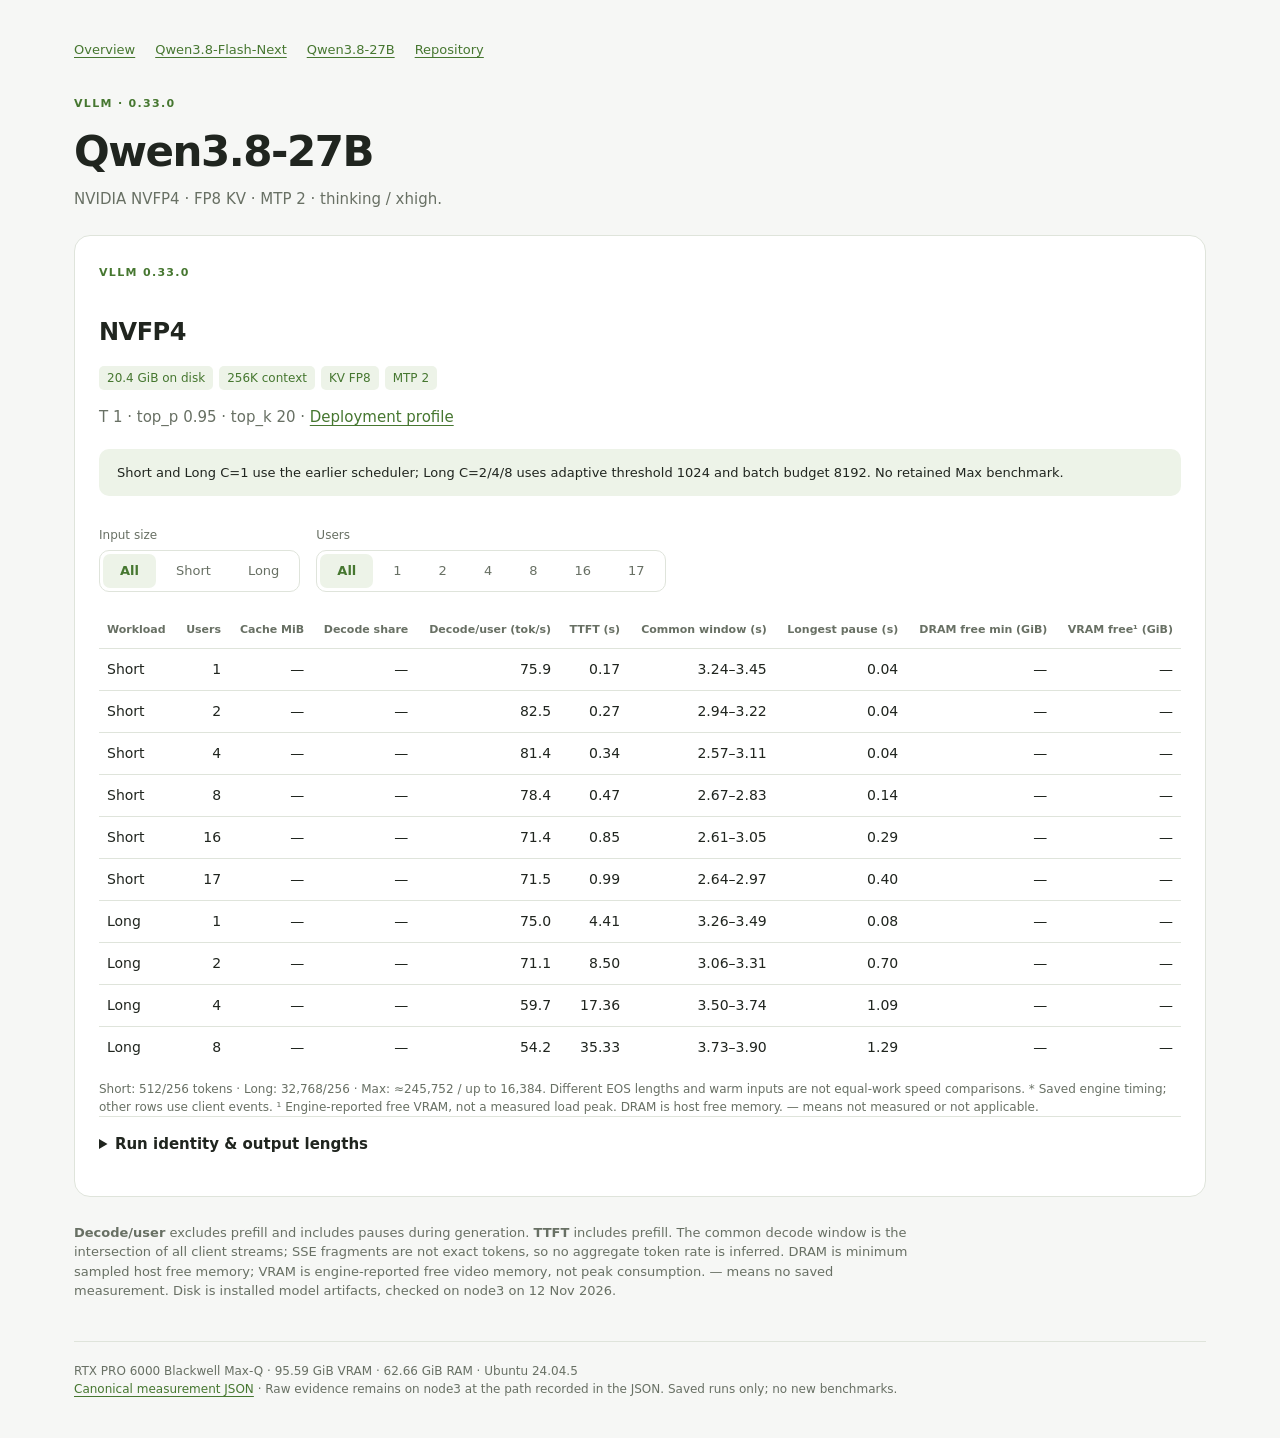
==== reports/qwen38-27b.html @ 9e2b3876 "Add inference profiles and model benchmark reports" ====
<!doctype html>
<html lang="en">
<head>
<meta charset="utf-8">
<meta name="viewport" content="width=device-width, initial-scale=1">
<title>Qwen3.8-27B · NVIDIA AI Ops</title>
<link rel="stylesheet" href="report.css?v=cards-row">
<script src="report.js?v=vram-label" defer>
</script>
</head>
<body data-model="qwen38-27b">
<main>
<nav>
<a href="index.html">Overview</a>
<a href="qwen38-flash-next.html">Qwen3.8-Flash-Next</a>
<a href="qwen38-27b.html">Qwen3.8-27B</a>
<a href="https://github.com/romancone/nvidia-ai-ops">Repository</a>
</nav>
<p class="eyebrow">vLLM · 0.33.0</p>
<h1>Qwen3.8-27B</h1>
<p class="muted">NVIDIA NVFP4 · FP8 KV · MTP 2 · thinking / xhigh.</p>
<div id="model-content">
</div>
<p id="loading" class="muted">Loading saved measurements…</p>
<p class="legend">
<strong>Decode/user</strong> excludes prefill and includes pauses during generation. <strong>TTFT</strong> includes prefill. The common decode window is the intersection of all client streams; SSE fragments are not exact tokens, so no aggregate token rate is inferred. DRAM is minimum sampled host free memory; VRAM is engine-reported free video memory, not peak consumption. — means no saved measurement. Disk is installed model artifacts, checked on node3 on 12 Nov 2026.</p>
<footer class="foot"><span data-hardware></span><br>
<a href="../evaluation/benchmark-data.json">Canonical measurement JSON</a> · Raw evidence remains on node3 at the path recorded in the JSON. Saved runs only; no new benchmarks.</footer>
</main>
</body>
</html>
---- reports/report.css ----
:root {
  color-scheme:light dark;
  --bg:#f6f7f5;
  --panel:#fff;
  --text:#20251f;
  --muted:#687064;
  --line:#dfe4db;
  --accent:#467730;
  --soft:#edf3e8
}

@media(prefers-color-scheme:dark) {
  :root {
  --bg:#151914;
  --panel:#1d231c;
  --text:#eef2ea;
  --muted:#a5afa0;
  --line:#343e30;
  --accent:#b2d797;
  --soft:#293724
}

}

* {
  box-sizing:border-box
}
body {
  margin:0;
  background:var(--bg);
  color:var(--text);
  font:15px/1.5 system-ui,sans-serif
}
main {
  max-width:1180px;
  margin:auto;
  padding:40px 24px
}
a {
  color:var(--accent);
  text-underline-offset:3px
}
nav {
  display:flex;
  gap:20px;
  flex-wrap:wrap;
  margin-bottom:36px;
  font-size:13px
}
h1 {
  font-size:clamp(28px,4vw,42px);
  line-height:1.15;
  letter-spacing:-.035em;
  margin:0 0 12px
}
h2 {
  font-size:24px;
  letter-spacing:-.02em;
  margin:32px 0 12px
}
h3 {
  font-size:20px;
  margin:6px 0 12px
}
p {
  margin:8px 0 16px
}
.muted,.note {
  color:var(--muted)
}
.eyebrow {
  text-transform:uppercase;
  letter-spacing:.12em;
  font-size:11px;
  font-weight:700;
  color:var(--accent)
}
.toolbar {
  display:flex;
  flex-wrap:wrap;
  gap:16px;
  align-items:center;
  margin:30px 0 20px
}
.seg {
  display:inline-flex;
  border:1px solid var(--line);
  padding:3px;
  border-radius:10px;
  gap:3px
}
.seg button {
  font:inherit;
  font-size:13px;
  border:0;
  border-radius:7px;
  padding:7px 17px;
  background:transparent;
  color:var(--muted);
  cursor:pointer
}
.seg button[aria-pressed=true] {
  background:var(--soft);
  color:var(--accent);
  font-weight:650
}
.cards {
  display:grid;
  grid-template-columns:repeat(3,minmax(0,1fr));
  gap:16px
}
.card,section.panel {
  padding:24px;
  background:var(--panel);
  border:1px solid var(--line);
  border-radius:16px
}
.card h2 {
  font-size:21px;
  margin:8px 0 4px
}
.chips {
  display:flex;
  gap:6px;
  flex-wrap:wrap;
  margin:16px 0
}
.chip {
  padding:3px 8px;
  border-radius:5px;
  background:var(--soft);
  color:var(--accent);
  font-size:12px;
  white-space:nowrap
}
table {
  border-collapse:collapse;
  width:100%;
  font-variant-numeric:tabular-nums
}
th,td {
  text-align:right;
  padding:10px 8px;
  border-bottom:1px solid var(--line);
  white-space:nowrap
}
th {
  font-size:11px;
  font-weight:600;
  color:var(--muted)
}
th:first-child,td:first-child {
  text-align:left
}
td {
  font-size:14px
}
tbody tr:last-child td {
  border-bottom:0
}
.card td {
  font-size:19px
}
.card td:first-child {
  font-size:14px
}
.card .note {
  font-size:12px;
  min-height:72px;
  margin-top:16px
}
.card footer {
  margin-top:18px;
  font-size:13px
}
.table-wrap {
  overflow-x:auto
}
.caption {
  font-size:12px;
  color:var(--muted);
  margin:12px 0 0
}
.legend {
  max-width:850px;
  margin:26px 0;
  font-size:13px;
  color:var(--muted)
}
details {
  border-top:1px solid var(--line);
  padding:16px 0
}
summary {
  cursor:pointer;
  font-weight:600
}
pre {
  white-space:pre-wrap;
  overflow-wrap:anywhere;
  background:var(--soft);
  padding:16px;
  border-radius:8px;
  font-size:13px
}
img {
  max-width:320px;
  width:100%;
  border-radius:8px
}
code {
  overflow-wrap:anywhere;
  font-size:12px
}
.notice {
  padding:14px 18px;
  background:var(--soft);
  border-radius:10px;
  font-size:13px;
  margin:20px 0
}
.panel {
  margin:24px 0
}
.badge {
  color:var(--accent);
  font-size:12px
}
.empty {
  color:var(--muted);
  padding:24px 0
}
.foot {
  margin-top:40px;
  padding-top:20px;
  border-top:1px solid var(--line);
  font-size:12px;
  color:var(--muted)
}
@media(max-width:900px) {
  .cards {
  grid-template-columns:1fr
}
.card .note {
  min-height:0
}
.card {
  padding:20px
}

}
@media(max-width:500px) {
  main {
  padding:24px 16px
}
nav {
  gap:12px;
  margin-bottom:24px
}
section.panel {
  padding:16px
}
.seg button {
  padding:7px 12px
}

}

.filter-label {
  display: block;
  margin-bottom: 6px;
  color: var(--muted);
  font-size: 12px;
}
[hidden] { display: none !important; }

#cards { display:block }
.model-group { margin:28px 0 36px }
.model-heading { display:flex; justify-content:space-between; align-items:center; gap:12px }
.model-heading h2 { margin:3px 0 0; font-size:23px }
.model-heading a { font-size:12px; white-space:nowrap }
.model-group .chips { margin:12px 0 }
.workload-cards { display:grid; grid-template-columns:repeat(3,minmax(0,1fr)); gap:12px; align-items:start }
.workload-cards .card { padding:14px; border-radius:12px }
.workload-heading h3 { font-size:17px; margin:0 0 3px }
.budget { font-size:10px; color:var(--muted) }
.card-table { margin:12px 0 8px }
.card-table th { font-size:10px; padding:7px 4px; font-weight:500 }
.card-table td,.card-table td:first-child { font-size:12px; padding:8px 4px }
.card-table .speed { font-weight:650; color:var(--accent) }
.card-table tbody tr:nth-child(odd) { background:var(--soft) }
.card-table .unmeasured { text-align:center; color:var(--muted); padding:18px 4px }
.memory-label { font-size:9px; color:var(--muted); margin:0 }
.model-group > .note { font-size:11px; margin:10px 0 0 }
@media(max-width:1000px) { .workload-cards { gap:8px; grid-template-columns:repeat(3,minmax(215px,1fr)); overflow-x:auto } .workload-cards .card { padding:10px 8px } .card-table th { font-size:9px; padding:6px 2px } .card-table td,.card-table td:first-child { font-size:11px; padding:7px 2px } }
@media(max-width:500px) { .model-heading { align-items:flex-start; flex-direction:column; gap:6px } }
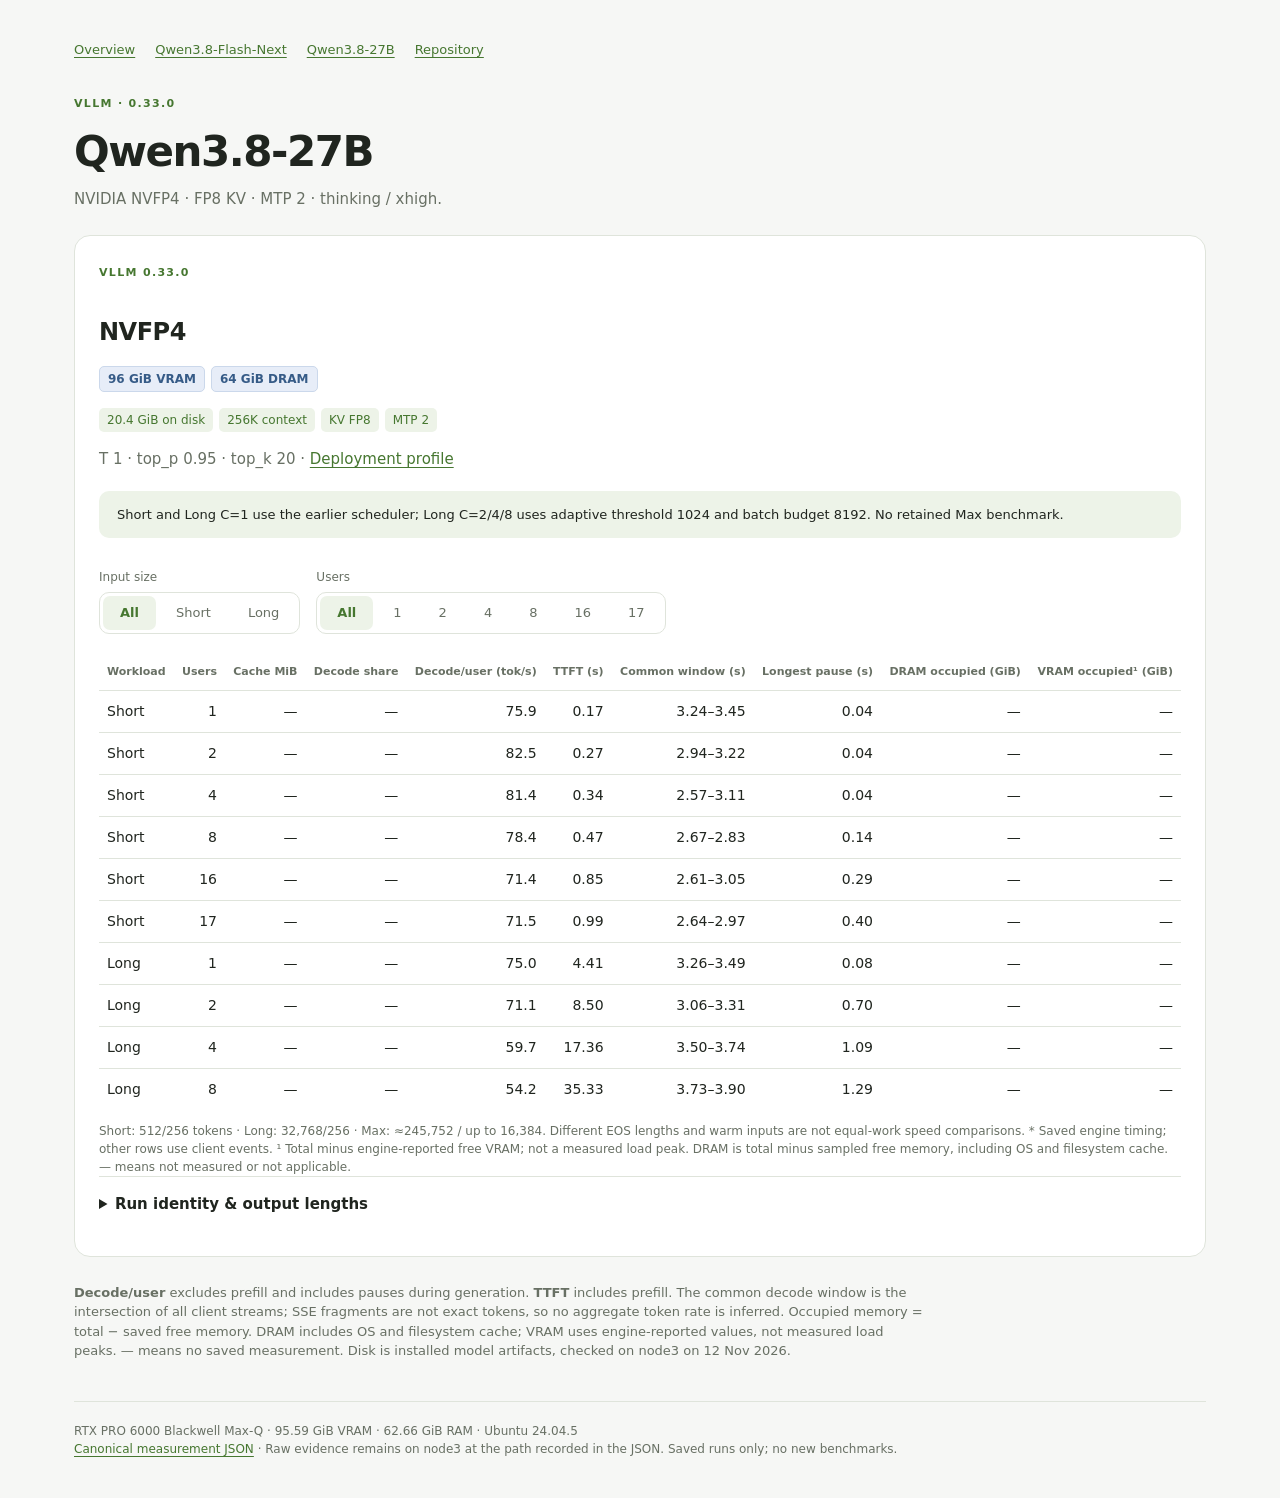
==== commit 034f94ca: "Configure report Pages deployment and document platform memory" ====
--- a/reports/qwen38-27b.html
+++ b/reports/qwen38-27b.html
@@ -4,8 +4,8 @@
 <meta charset="utf-8">
 <meta name="viewport" content="width=device-width, initial-scale=1">
 <title>Qwen3.8-27B · NVIDIA AI Ops</title>
-<link rel="stylesheet" href="report.css?v=cards-row">
-<script src="report.js?v=vram-label" defer>
+<link rel="stylesheet" href="report.css?v=occupied">
+<script src="report.js?v=occupied" defer>
 </script>
 </head>
 <body data-model="qwen38-27b">
@@ -23,7 +23,7 @@
 </div>
 <p id="loading" class="muted">Loading saved measurements…</p>
 <p class="legend">
-<strong>Decode/user</strong> excludes prefill and includes pauses during generation. <strong>TTFT</strong> includes prefill. The common decode window is the intersection of all client streams; SSE fragments are not exact tokens, so no aggregate token rate is inferred. DRAM is minimum sampled host free memory; VRAM is engine-reported free video memory, not peak consumption. — means no saved measurement. Disk is installed model artifacts, checked on node3 on 12 Nov 2026.</p>
+<strong>Decode/user</strong> excludes prefill and includes pauses during generation. <strong>TTFT</strong> includes prefill. The common decode window is the intersection of all client streams; SSE fragments are not exact tokens, so no aggregate token rate is inferred. Occupied memory = total − saved free memory. DRAM includes OS and filesystem cache; VRAM uses engine-reported values, not measured load peaks. — means no saved measurement. Disk is installed model artifacts, checked on node3 on 12 Nov 2026.</p>
 <footer class="foot"><span data-hardware></span><br>
 <a href="../evaluation/benchmark-data.json">Canonical measurement JSON</a> · Raw evidence remains on node3 at the path recorded in the JSON. Saved runs only; no new benchmarks.</footer>
 </main>
--- a/reports/report.css
+++ b/reports/report.css
@@ -294,3 +294,10 @@
 .model-group > .note { font-size:11px; margin:10px 0 0 }
 @media(max-width:1000px) { .workload-cards { gap:8px; grid-template-columns:repeat(3,minmax(215px,1fr)); overflow-x:auto } .workload-cards .card { padding:10px 8px } .card-table th { font-size:9px; padding:6px 2px } .card-table td,.card-table td:first-child { font-size:11px; padding:7px 2px } }
 @media(max-width:500px) { .model-heading { align-items:flex-start; flex-direction:column; gap:6px } }
+
+.hardware-chip { background:#e7edf8; color:#365b87; border:1px solid #cbd8eb; font-weight:600 }
+.platform { display:grid; gap:4px; margin:14px 0; font-size:13px; color:var(--muted) }
+.platform strong { color:var(--text); font-weight:600 }
+.model-group .hardware-row { margin-bottom:6px }
+.hardware-row + .chips { margin-top:0 }
+@media(prefers-color-scheme:dark) { .hardware-chip { background:#243348; color:#b4cff2; border-color:#3c526f } }
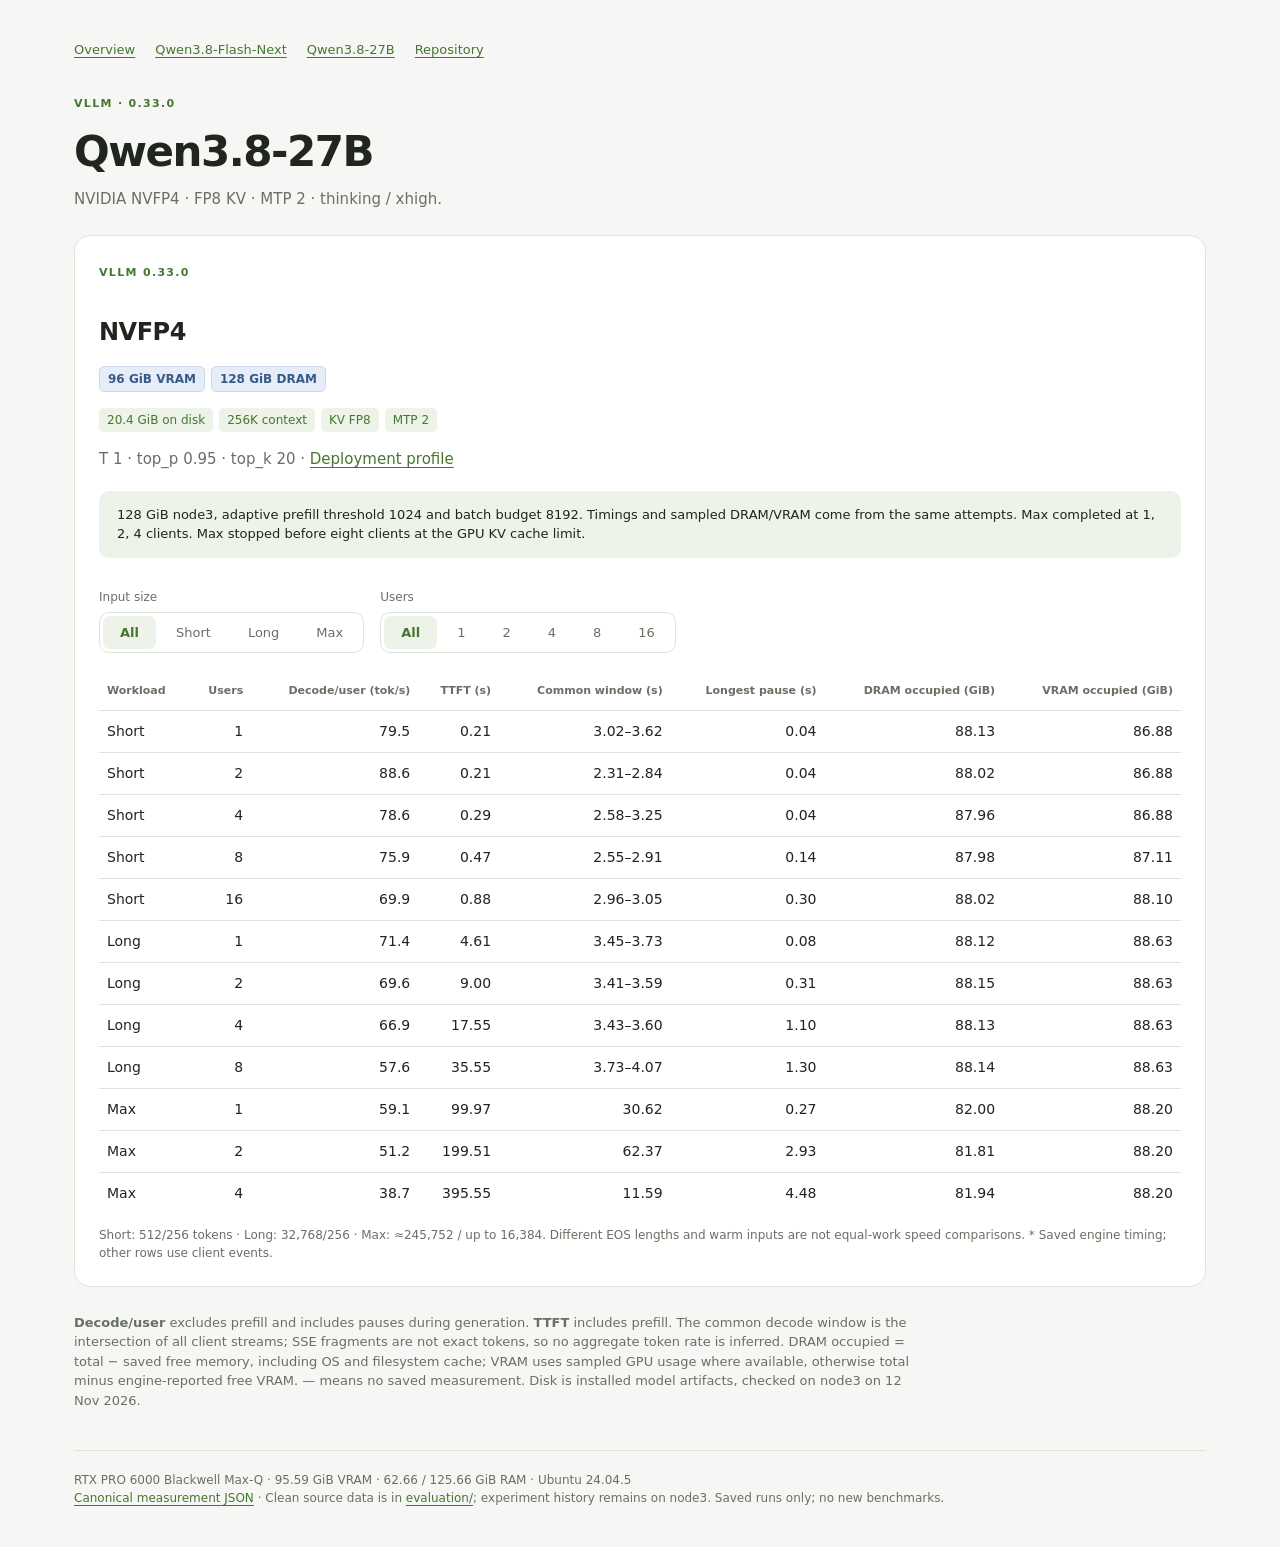
==== commit 06a73339: "Publish completed benchmarks and clean evaluation sources" ====
--- a/reports/qwen38-27b.html
+++ b/reports/qwen38-27b.html
@@ -5,7 +5,7 @@
 <meta name="viewport" content="width=device-width, initial-scale=1">
 <title>Qwen3.8-27B · NVIDIA AI Ops</title>
 <link rel="stylesheet" href="report.css?v=occupied">
-<script src="report.js?v=occupied" defer>
+<script src="report.js?v=benchmark-tables" defer>
 </script>
 </head>
 <body data-model="qwen38-27b">
@@ -23,9 +23,9 @@
 </div>
 <p id="loading" class="muted">Loading saved measurements…</p>
 <p class="legend">
-<strong>Decode/user</strong> excludes prefill and includes pauses during generation. <strong>TTFT</strong> includes prefill. The common decode window is the intersection of all client streams; SSE fragments are not exact tokens, so no aggregate token rate is inferred. Occupied memory = total − saved free memory. DRAM includes OS and filesystem cache; VRAM uses engine-reported values, not measured load peaks. — means no saved measurement. Disk is installed model artifacts, checked on node3 on 12 Nov 2026.</p>
+<strong>Decode/user</strong> excludes prefill and includes pauses during generation. <strong>TTFT</strong> includes prefill. The common decode window is the intersection of all client streams; SSE fragments are not exact tokens, so no aggregate token rate is inferred. DRAM occupied = total − saved free memory, including OS and filesystem cache; VRAM uses sampled GPU usage where available, otherwise total minus engine-reported free VRAM. — means no saved measurement. Disk is installed model artifacts, checked on node3 on 12 Nov 2026.</p>
 <footer class="foot"><span data-hardware></span><br>
-<a href="../evaluation/benchmark-data.json">Canonical measurement JSON</a> · Raw evidence remains on node3 at the path recorded in the JSON. Saved runs only; no new benchmarks.</footer>
+<a href="../evaluation/benchmark-data.json">Canonical measurement JSON</a> · Clean source data is in <a href="../evaluation/README.md">evaluation/</a>; experiment history remains on node3. Saved runs only; no new benchmarks.</footer>
 </main>
 </body>
 </html>
--- a/reports/report.css
+++ b/reports/report.css
@@ -301,3 +301,7 @@
 .model-group .hardware-row { margin-bottom:6px }
 .hardware-row + .chips { margin-top:0 }
 @media(prefers-color-scheme:dark) { .hardware-chip { background:#243348; color:#b4cff2; border-color:#3c526f } }
+
+@media(max-width:700px) {
+  .workload-cards { grid-template-columns:minmax(0,1fr); overflow-x:visible }
+}
